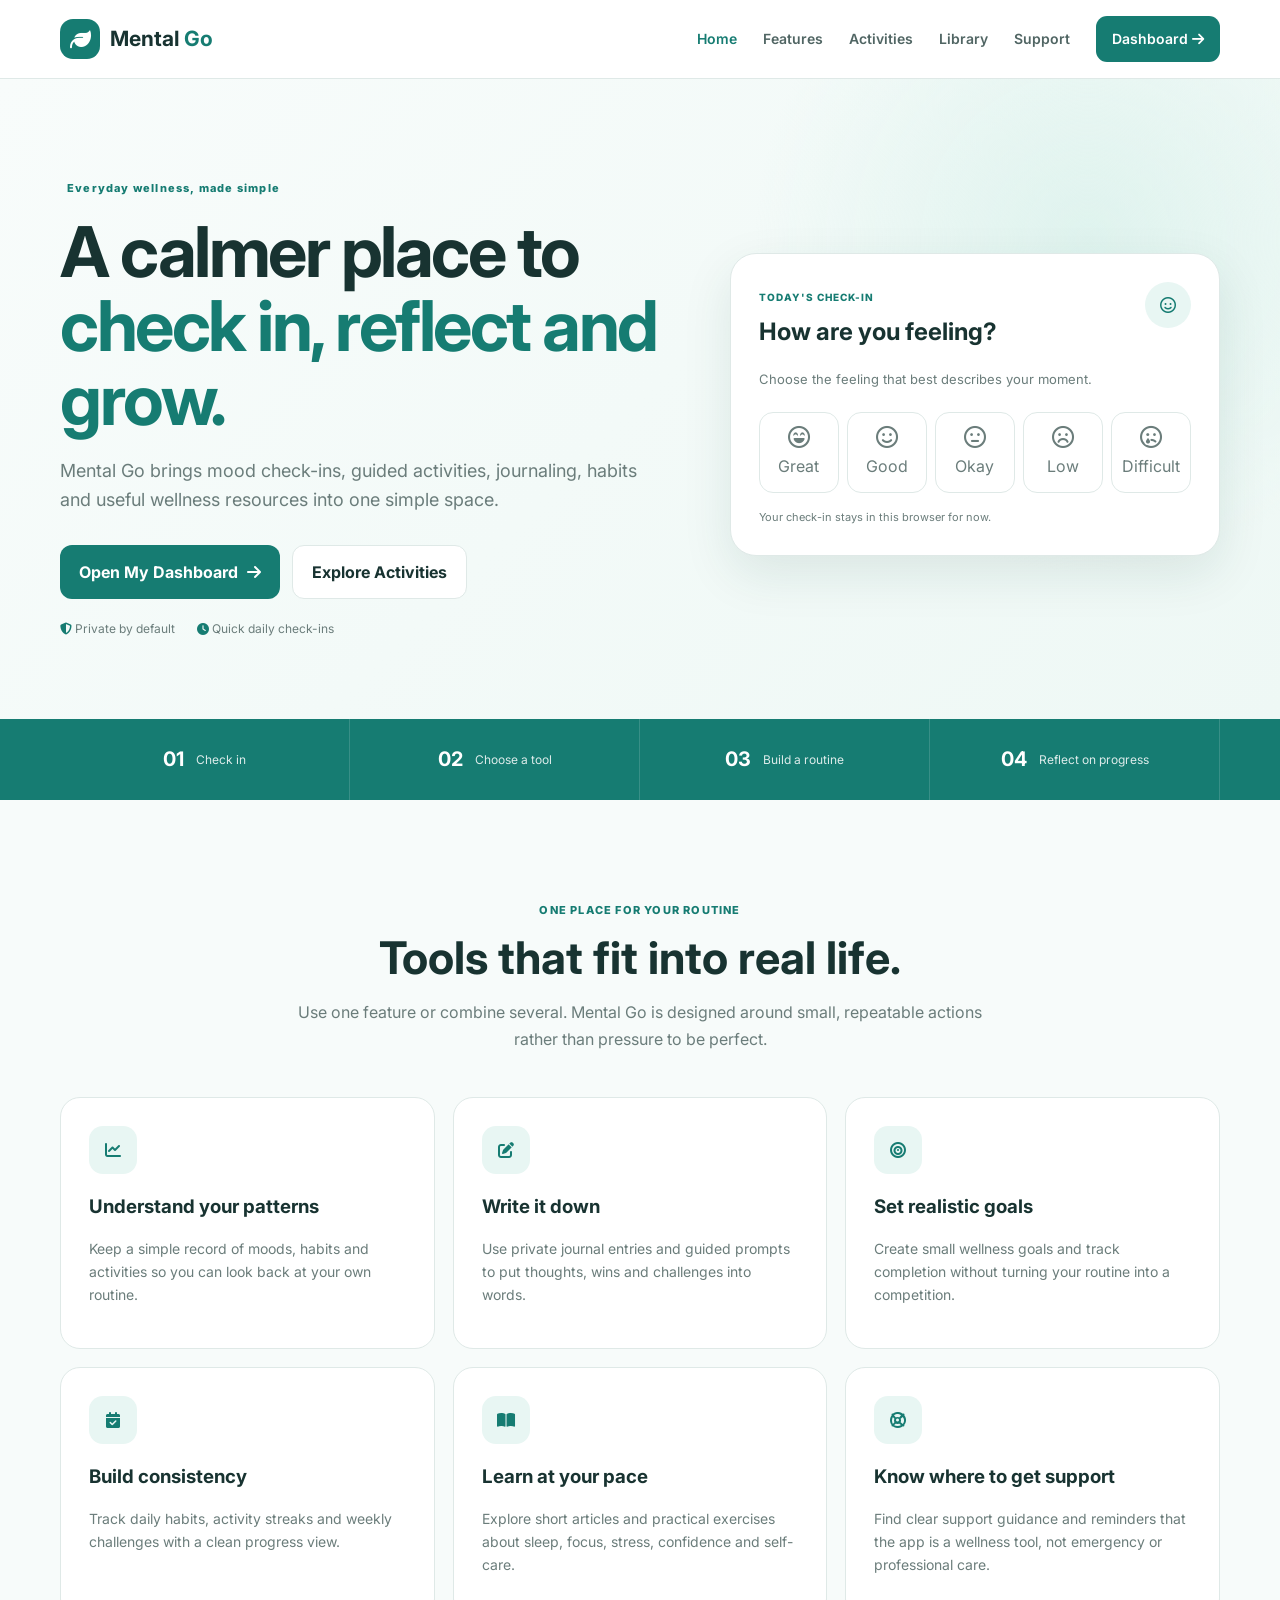
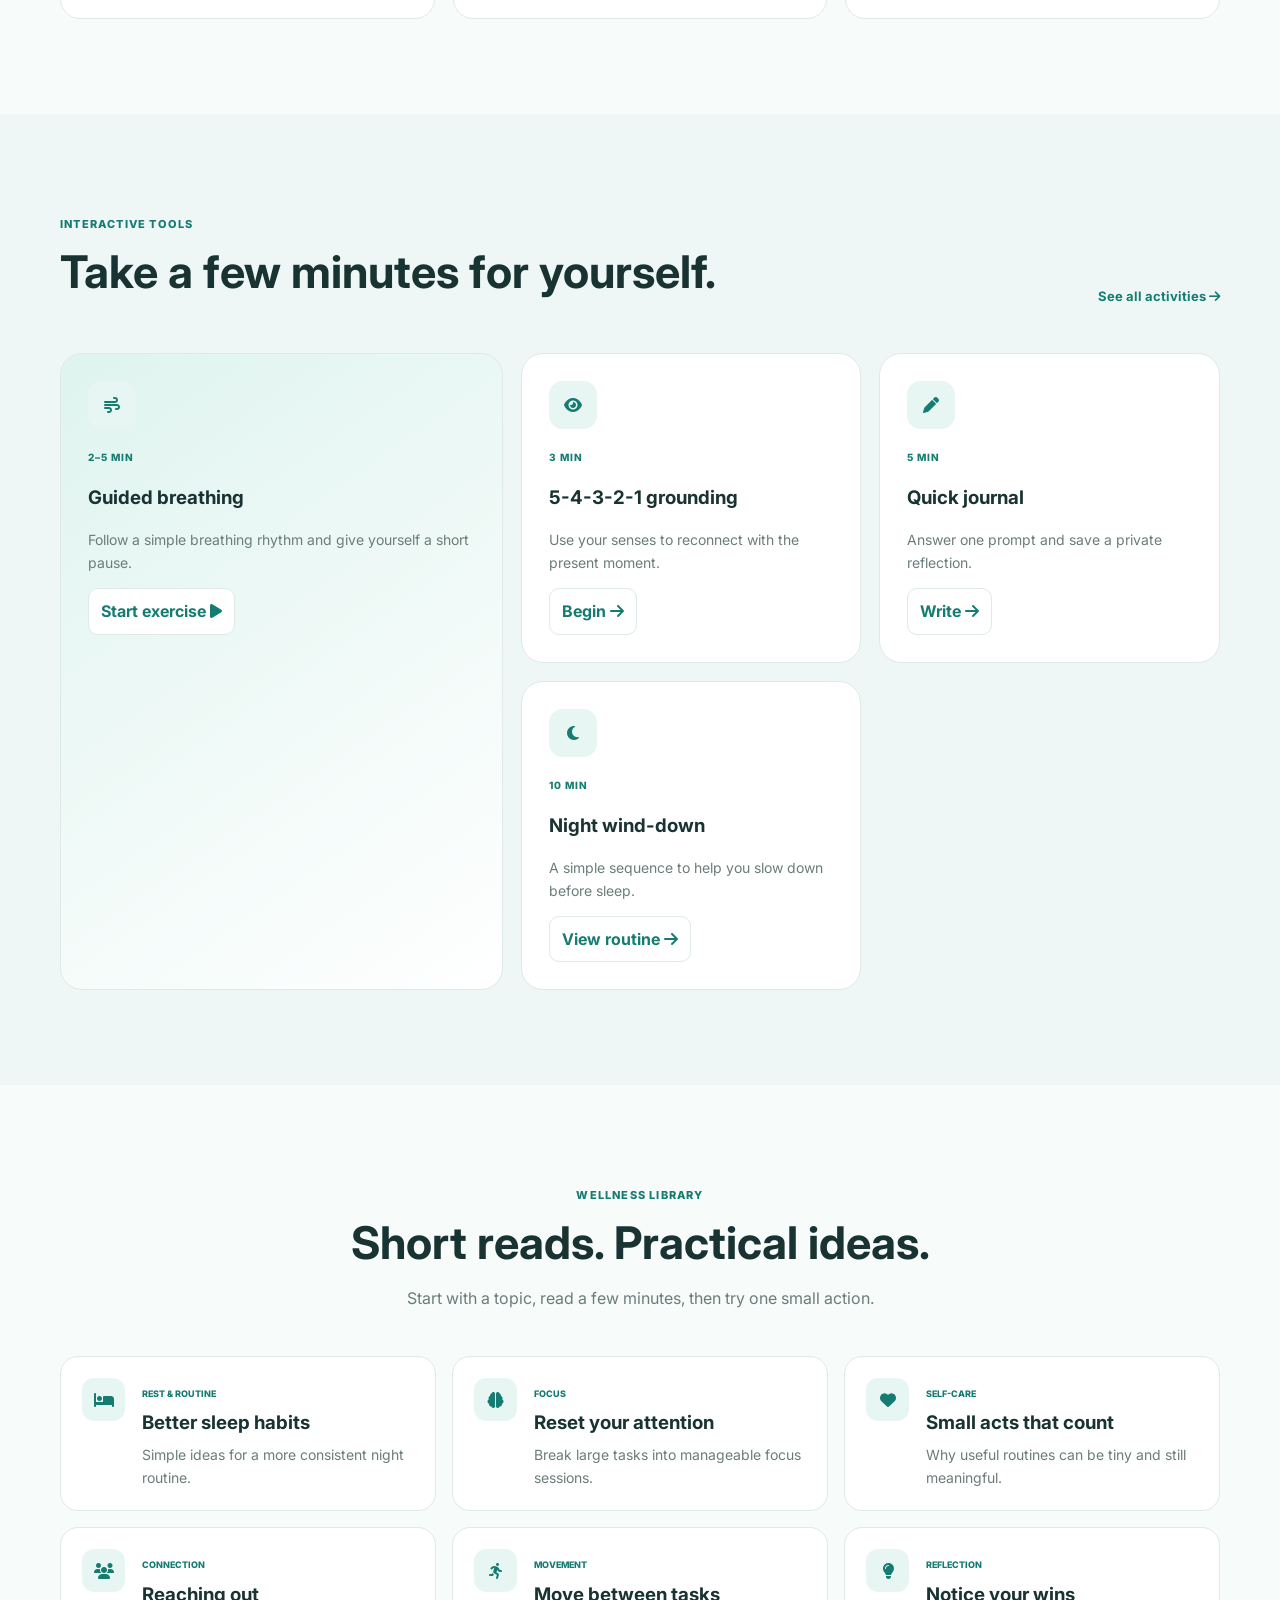
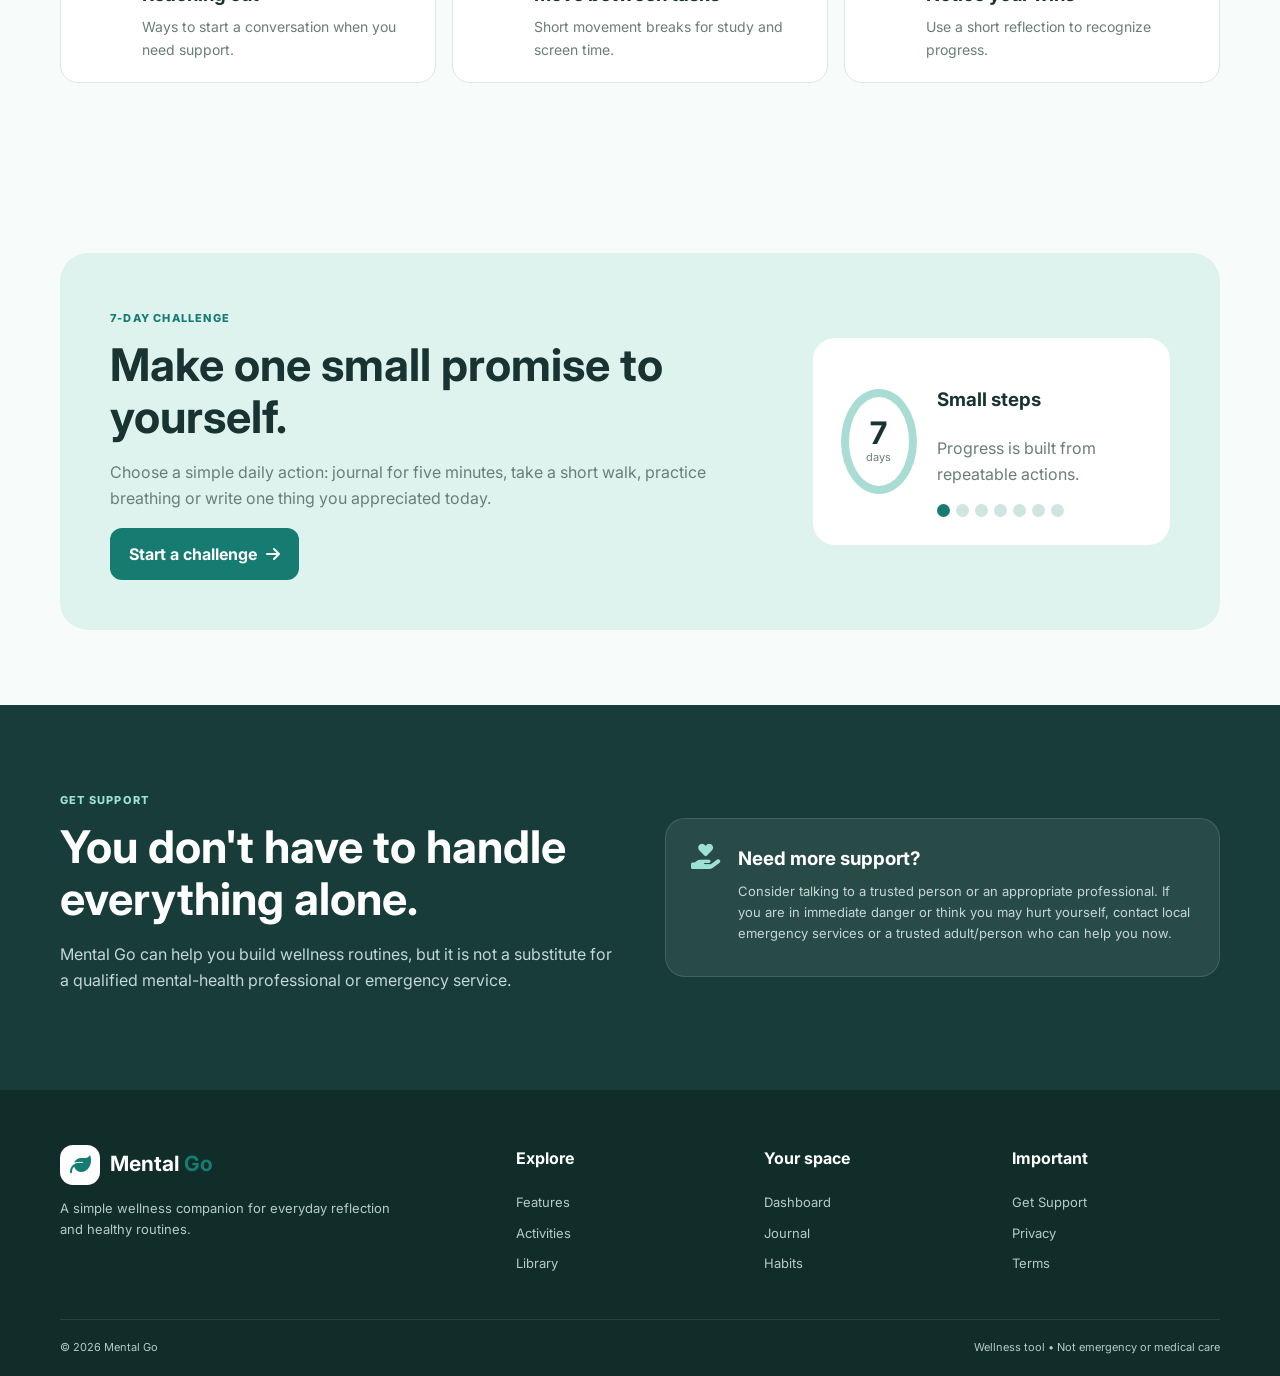
==== index.html @ 44412da0 "Add files via upload" ====
<!DOCTYPE html>
<html lang="en">
<head>
<meta charset="UTF-8"><meta name="viewport" content="width=device-width, initial-scale=1.0">
<title>Mental Go | Everyday Wellness</title>
<meta name="description" content="Mental Go is a wellness companion for mood check-ins, journaling, breathing, habits, reflection and healthy routines.">
<link rel="preconnect" href="https://fonts.googleapis.com"><link rel="preconnect" href="https://fonts.gstatic.com" crossorigin>
<link href="https://fonts.googleapis.com/css2?family=Inter:wght@400;500;600;700;800&display=swap" rel="stylesheet">
<link rel="stylesheet" href="https://cdnjs.cloudflare.com/ajax/libs/font-awesome/6.7.2/css/all.min.css">
<link rel="stylesheet" href="css/style.css">
</head>
<body>
<header class="site-header"><div class="container nav-wrap"><a class="brand" href="index.html"><span class="brand-mark"><i class="fa-solid fa-leaf"></i></span><span>Mental <strong>Go</strong></span></a><button class="menu-toggle" aria-label="Open menu"><i class="fa-solid fa-bars"></i></button><nav class="nav-menu"><a class="active" href="#home">Home</a><a href="#features">Features</a><a href="#activities">Activities</a><a href="#library">Library</a><a href="#support">Support</a><a class="nav-dashboard" href="login.html">Dashboard <i class="fa-solid fa-arrow-right"></i></a></nav></div></header>
<main>
<section class="hero" id="home"><div class="container hero-grid"><div class="hero-copy"><span class="eyebrow"><i class="fa-solid fa-sparkles"></i> Everyday wellness, made simple</span><h1>A calmer place to <span>check in, reflect and grow.</span></h1><p>Mental Go brings mood check-ins, guided activities, journaling, habits and useful wellness resources into one simple space.</p><div class="hero-actions"><a class="btn btn-primary" href="login.html">Open My Dashboard <i class="fa-solid fa-arrow-right"></i></a><a class="btn btn-light" href="#activities">Explore Activities</a></div><div class="trust-row"><span><i class="fa-solid fa-shield-halved"></i> Private by default</span><span><i class="fa-solid fa-clock"></i> Quick daily check-ins</span></div></div><div class="checkin-card"><div class="card-top"><div><span class="small-label">TODAY'S CHECK-IN</span><h3>How are you feeling?</h3></div><span class="round-icon"><i class="fa-regular fa-face-smile"></i></span></div><p>Choose the feeling that best describes your moment.</p><div class="mood-grid"><button data-mood="Great"><i class="fa-regular fa-face-laugh-beam"></i><span>Great</span></button><button data-mood="Good"><i class="fa-regular fa-face-smile"></i><span>Good</span></button><button data-mood="Okay"><i class="fa-regular fa-face-meh"></i><span>Okay</span></button><button data-mood="Low"><i class="fa-regular fa-face-frown"></i><span>Low</span></button><button data-mood="Difficult"><i class="fa-regular fa-face-sad-tear"></i><span>Difficult</span></button></div><div class="checkin-note" id="checkinNote">Your check-in stays in this browser for now.</div></div></div></section>
<section class="stats-strip"><div class="container stats"><div><strong>01</strong><span>Check in</span></div><div><strong>02</strong><span>Choose a tool</span></div><div><strong>03</strong><span>Build a routine</span></div><div><strong>04</strong><span>Reflect on progress</span></div></div></section>
<section class="section" id="features"><div class="container"><div class="section-heading"><span class="eyebrow">ONE PLACE FOR YOUR ROUTINE</span><h2>Tools that fit into real life.</h2><p>Use one feature or combine several. Mental Go is designed around small, repeatable actions rather than pressure to be perfect.</p></div><div class="feature-grid"><article class="feature-card"><span class="feature-icon"><i class="fa-solid fa-chart-line"></i></span><h3>Understand your patterns</h3><p>Keep a simple record of moods, habits and activities so you can look back at your own routine.</p></article><article class="feature-card"><span class="feature-icon"><i class="fa-solid fa-pen-to-square"></i></span><h3>Write it down</h3><p>Use private journal entries and guided prompts to put thoughts, wins and challenges into words.</p></article><article class="feature-card"><span class="feature-icon"><i class="fa-solid fa-bullseye"></i></span><h3>Set realistic goals</h3><p>Create small wellness goals and track completion without turning your routine into a competition.</p></article><article class="feature-card"><span class="feature-icon"><i class="fa-solid fa-calendar-check"></i></span><h3>Build consistency</h3><p>Track daily habits, activity streaks and weekly challenges with a clean progress view.</p></article><article class="feature-card"><span class="feature-icon"><i class="fa-solid fa-book-open"></i></span><h3>Learn at your pace</h3><p>Explore short articles and practical exercises about sleep, focus, stress, confidence and self-care.</p></article><article class="feature-card"><span class="feature-icon"><i class="fa-solid fa-life-ring"></i></span><h3>Know where to get support</h3><p>Find clear support guidance and reminders that the app is a wellness tool, not emergency or professional care.</p></article></div></div></section>
<section class="section soft" id="activities"><div class="container"><div class="section-heading split"><div><span class="eyebrow">INTERACTIVE TOOLS</span><h2>Take a few minutes for yourself.</h2></div><a class="text-link" href="login.html">See all activities <i class="fa-solid fa-arrow-right"></i></a></div><div class="activity-grid"><article class="activity-card large"><span class="activity-icon"><i class="fa-solid fa-wind"></i></span><span class="activity-tag">2–5 MIN</span><h3>Guided breathing</h3><p>Follow a simple breathing rhythm and give yourself a short pause.</p><button class="outline-btn activity-launch" data-activity="breathing">Start exercise <i class="fa-solid fa-play"></i></button></article><article class="activity-card"><span class="activity-icon"><i class="fa-solid fa-eye"></i></span><span class="activity-tag">3 MIN</span><h3>5-4-3-2-1 grounding</h3><p>Use your senses to reconnect with the present moment.</p><button class="outline-btn activity-launch" data-activity="grounding">Begin <i class="fa-solid fa-arrow-right"></i></button></article><article class="activity-card"><span class="activity-icon"><i class="fa-solid fa-pen"></i></span><span class="activity-tag">5 MIN</span><h3>Quick journal</h3><p>Answer one prompt and save a private reflection.</p><button class="outline-btn" onclick="location.href='login.html'">Write <i class="fa-solid fa-arrow-right"></i></button></article><article class="activity-card"><span class="activity-icon"><i class="fa-solid fa-moon"></i></span><span class="activity-tag">10 MIN</span><h3>Night wind-down</h3><p>A simple sequence to help you slow down before sleep.</p><button class="outline-btn activity-launch" data-activity="winddown">View routine <i class="fa-solid fa-arrow-right"></i></button></article></div></div></section>
<section class="section" id="library"><div class="container"><div class="section-heading"><span class="eyebrow">WELLNESS LIBRARY</span><h2>Short reads. Practical ideas.</h2><p>Start with a topic, read a few minutes, then try one small action.</p></div><div class="library-grid"><article class="library-card"><span><i class="fa-solid fa-bed"></i></span><div><small>REST & ROUTINE</small><h3>Better sleep habits</h3><p>Simple ideas for a more consistent night routine.</p></div></article><article class="library-card"><span><i class="fa-solid fa-brain"></i></span><div><small>FOCUS</small><h3>Reset your attention</h3><p>Break large tasks into manageable focus sessions.</p></div></article><article class="library-card"><span><i class="fa-solid fa-heart"></i></span><div><small>SELF-CARE</small><h3>Small acts that count</h3><p>Why useful routines can be tiny and still meaningful.</p></div></article><article class="library-card"><span><i class="fa-solid fa-users"></i></span><div><small>CONNECTION</small><h3>Reaching out</h3><p>Ways to start a conversation when you need support.</p></div></article><article class="library-card"><span><i class="fa-solid fa-person-running"></i></span><div><small>MOVEMENT</small><h3>Move between tasks</h3><p>Short movement breaks for study and screen time.</p></div></article><article class="library-card"><span><i class="fa-solid fa-lightbulb"></i></span><div><small>REFLECTION</small><h3>Notice your wins</h3><p>Use a short reflection to recognize progress.</p></div></article></div></div></section>
<section class="section challenge-section"><div class="container challenge"><div><span class="eyebrow">7-DAY CHALLENGE</span><h2>Make one small promise to yourself.</h2><p>Choose a simple daily action: journal for five minutes, take a short walk, practice breathing or write one thing you appreciated today.</p><a class="btn btn-primary" href="login.html">Start a challenge <i class="fa-solid fa-arrow-right"></i></a></div><div class="challenge-preview"><div class="challenge-circle"><strong>7</strong><span>days</span></div><div><h3>Small steps</h3><p>Progress is built from repeatable actions.</p><div class="week-dots"><i></i><i></i><i></i><i></i><i></i><i></i><i></i></div></div></div></div></section>
<section class="support-section" id="support"><div class="container support"><div><span class="eyebrow">GET SUPPORT</span><h2>You don't have to handle everything alone.</h2><p>Mental Go can help you build wellness routines, but it is not a substitute for a qualified mental-health professional or emergency service.</p></div><div class="support-box"><i class="fa-solid fa-hand-holding-heart"></i><div><h3>Need more support?</h3><p>Consider talking to a trusted person or an appropriate professional. If you are in immediate danger or think you may hurt yourself, contact local emergency services or a trusted adult/person who can help you now.</p></div></div></div></section>
</main>
<footer class="footer"><div class="container footer-grid"><div><a class="brand" href="#home"><span class="brand-mark"><i class="fa-solid fa-leaf"></i></span><span>Mental <strong>Go</strong></span></a><p>A simple wellness companion for everyday reflection and healthy routines.</p></div><div><h4>Explore</h4><a href="#features">Features</a><a href="#activities">Activities</a><a href="#library">Library</a></div><div><h4>Your space</h4><a href="login.html">Dashboard</a><a href="dashboard.html#journal">Journal</a><a href="dashboard.html#habits">Habits</a></div><div><h4>Important</h4><a href="#support">Get Support</a><a href="#">Privacy</a><a href="#">Terms</a></div></div><div class="container footer-bottom"><span>© 2026 Mental Go</span><span>Wellness tool • Not emergency or medical care</span></div></footer>
<div class="modal" id="activityModal" aria-hidden="true"><div class="modal-card"><button class="modal-close" aria-label="Close"><i class="fa-solid fa-xmark"></i></button><div id="modalContent"></div></div></div>
<script src="js/app.js"></script></body></html>
---- css/style.css ----
:root{--primary:#167c72;--primary-dark:#0e5e57;--primary-soft:#e8f6f3;--ink:#183331;--muted:#6b7d7b;--line:#dfe9e7;--bg:#f7fbfa;--white:#fff;--shadow:0 18px 50px rgba(20,64,59,.10);--radius:22px}*{box-sizing:border-box}html{scroll-behavior:smooth}body{margin:0;font-family:Inter,Arial,sans-serif;color:var(--ink);background:var(--bg);line-height:1.65}button,input,textarea,select{font:inherit}button{cursor:pointer}a{text-decoration:none;color:inherit}.container{width:min(1160px,92%);margin:auto}.site-header{position:sticky;top:0;z-index:50;background:rgba(255,255,255,.94);backdrop-filter:blur(14px);border-bottom:1px solid var(--line)}.nav-wrap{height:78px;display:flex;align-items:center;justify-content:space-between}.brand{display:flex;align-items:center;gap:10px;font-size:21px;font-weight:700}.brand strong{color:var(--primary)}.brand-mark{width:40px;height:40px;border-radius:13px;background:var(--primary);color:#fff;display:grid;place-items:center}.nav-menu{display:flex;align-items:center;gap:26px}.nav-menu a{font-size:14px;font-weight:600;color:#506563}.nav-menu a:hover,.nav-menu a.active{color:var(--primary)}.nav-dashboard{background:var(--primary)!important;color:#fff!important;padding:11px 16px;border-radius:11px}.menu-toggle{display:none;border:0;background:none;font-size:21px;color:var(--ink)}.hero{padding:90px 0 80px;background:radial-gradient(circle at 85% 25%,#dff3ee 0,transparent 28%),linear-gradient(135deg,#f8fcfb,#eef8f5)}.hero-grid{display:grid;grid-template-columns:1.1fr .9fr;gap:70px;align-items:center}.eyebrow{display:inline-flex;align-items:center;gap:7px;color:var(--primary);font-size:11px;font-weight:800;letter-spacing:1.2px}.hero h1{font-size:clamp(42px,6vw,70px);line-height:1.06;letter-spacing:-2.5px;margin:18px 0}.hero h1 span{color:var(--primary)}.hero-copy>p{font-size:18px;color:var(--muted);max-width:650px}.hero-actions{display:flex;gap:12px;margin:30px 0 20px;flex-wrap:wrap}.btn{border:0;border-radius:12px;padding:13px 19px;font-weight:700;display:inline-flex;align-items:center;gap:9px}.btn-primary{background:var(--primary);color:#fff}.btn-primary:hover{background:var(--primary-dark)}.btn-light{background:#fff;border:1px solid var(--line)}.trust-row{display:flex;gap:22px;flex-wrap:wrap;color:var(--muted);font-size:12px}.trust-row i{color:var(--primary)}.checkin-card{background:#fff;border:1px solid var(--line);border-radius:26px;padding:28px;box-shadow:var(--shadow)}.card-top{display:flex;justify-content:space-between;gap:15px}.small-label{font-size:10px;letter-spacing:1px;color:var(--primary);font-weight:800}.checkin-card h3{font-size:24px;margin:4px 0}.round-icon{width:46px;height:46px;border-radius:50%;background:var(--primary-soft);color:var(--primary);display:grid;place-items:center}.checkin-card>p{color:var(--muted);font-size:13px}.mood-grid{display:grid;grid-template-columns:repeat(5,1fr);gap:8px;margin-top:22px}.mood-grid button,.dashboard-moods button{border:1px solid var(--line);background:#fff;border-radius:14px;padding:13px 6px;color:var(--muted);display:flex;flex-direction:column;align-items:center;gap:5px;transition:.2s}.mood-grid button i,.dashboard-moods button i{font-size:22px}.mood-grid button:hover,.dashboard-moods button:hover,.dashboard-moods button.selected{border-color:var(--primary);background:var(--primary-soft);color:var(--primary);transform:translateY(-2px)}.checkin-note{font-size:11px;color:var(--muted);margin-top:15px}.stats-strip{background:var(--primary);color:#fff}.stats{display:grid;grid-template-columns:repeat(4,1fr)}.stats>div{padding:24px;border-right:1px solid rgba(255,255,255,.15);display:flex;align-items:center;justify-content:center;gap:12px}.stats strong{font-size:20px}.stats span{font-size:12px;opacity:.85}.section{padding:95px 0}.soft{background:#eef7f5}.section-heading{text-align:center;max-width:720px;margin:0 auto 45px}.section-heading h2,.challenge h2,.support h2{font-size:clamp(30px,4vw,45px);line-height:1.15;margin:10px 0}.section-heading p,.challenge p,.support p{color:var(--muted)}.feature-grid{display:grid;grid-template-columns:repeat(3,1fr);gap:18px}.feature-card{background:#fff;border:1px solid var(--line);padding:28px;border-radius:20px}.feature-card:hover{box-shadow:var(--shadow);transform:translateY(-3px)}.feature-icon,.activity-icon{width:48px;height:48px;border-radius:14px;background:var(--primary-soft);color:var(--primary);display:grid;place-items:center}.feature-card h3,.activity-card h3,.library-card h3{margin:18px 0 8px}.feature-card p,.activity-card p,.library-card p{color:var(--muted);font-size:14px}.split{display:flex;justify-content:space-between;align-items:end;text-align:left;max-width:none}.text-link{color:var(--primary);font-weight:700;font-size:13px}.activity-grid{display:grid;grid-template-columns:1.3fr 1fr 1fr;gap:18px}.activity-card{background:#fff;border:1px solid var(--line);border-radius:22px;padding:27px}.activity-card.large{grid-row:span 2;background:linear-gradient(145deg,#dff4ef,#fff)}.activity-tag{display:block;margin-top:20px;color:var(--primary);font-size:10px;font-weight:800;letter-spacing:1px}.outline-btn,.small-btn{border:1px solid var(--line);background:#fff;color:var(--primary);font-weight:700;border-radius:10px;padding:9px 12px}.outline-btn:hover,.small-btn:hover{border-color:var(--primary);background:var(--primary-soft)}.library-grid{display:grid;grid-template-columns:repeat(3,1fr);gap:16px}.library-card{display:flex;gap:17px;background:#fff;border:1px solid var(--line);padding:21px;border-radius:18px}.library-card>span{flex:none;width:43px;height:43px;border-radius:12px;background:var(--primary-soft);color:var(--primary);display:grid;place-items:center}.library-card small{font-size:9px;color:var(--primary);font-weight:800}.library-card h3{margin:4px 0}.library-card p{margin:0}.challenge-section{padding:75px 0}.challenge{background:#dff3ee;border-radius:28px;padding:50px;display:grid;grid-template-columns:1.3fr .7fr;gap:40px;align-items:center}.challenge-preview{background:#fff;border-radius:22px;padding:28px;display:flex;align-items:center;gap:20px}.challenge-circle{width:105px;height:105px;border-radius:50%;border:8px solid #a9ddd3;display:grid;place-content:center;text-align:center}.challenge-circle strong{font-size:31px;line-height:1}.challenge-circle span{font-size:11px;color:var(--muted)}.week-dots{display:flex;gap:6px;margin-top:12px}.week-dots i{width:13px;height:13px;border-radius:50%;background:#cfe5e1}.week-dots i:first-child{background:var(--primary)}.support-section{padding:80px 0;background:#173c39;color:#fff}.support{display:grid;grid-template-columns:1fr 1fr;gap:50px;align-items:center}.support .eyebrow{color:#9de0d4}.support p{color:#c4d7d4}.support-box{display:flex;gap:18px;background:rgba(255,255,255,.08);border:1px solid rgba(255,255,255,.12);padding:25px;border-radius:20px}.support-box>i{font-size:26px;color:#9de0d4}.support-box h3{margin:0}.support-box p{font-size:13px;margin:6px 0}.footer{background:#102d2a;color:#b7cbc8;padding:55px 0 20px}.footer-grid{display:grid;grid-template-columns:2fr 1fr 1fr 1fr;gap:40px}.footer .brand{color:#fff}.footer .brand-mark{background:#fff;color:var(--primary)}.footer h4{color:#fff;margin-top:0}.footer-grid>div>a:not(.brand){display:block;margin:9px 0;font-size:13px}.footer p{font-size:13px;max-width:330px}.footer-bottom{border-top:1px solid rgba(255,255,255,.1);margin-top:35px;padding-top:18px;display:flex;justify-content:space-between;font-size:11px}.modal{position:fixed;inset:0;background:rgba(8,30,28,.62);display:none;place-items:center;padding:20px;z-index:100}.modal.show{display:grid}.modal-card{width:min(520px,100%);background:#fff;border-radius:24px;padding:32px;position:relative;box-shadow:0 25px 80px rgba(0,0,0,.25)}.modal-close{position:absolute;right:18px;top:18px;border:0;background:#eef5f3;width:36px;height:36px;border-radius:50%;color:var(--ink)}.modal-card h2{margin-top:5px}.timer-circle{width:170px;height:170px;border:10px solid #cde9e3;border-top-color:var(--primary);border-radius:50%;display:grid;place-items:center;margin:25px auto}.timer-circle strong{font-size:38px}.modal-center{text-align:center}.step-list{display:grid;gap:12px;margin-top:20px}.step{padding:14px;background:var(--bg);border-radius:12px}.dashboard-top{height:72px;background:#fff;border-bottom:1px solid var(--line)}.dash-nav{height:100%;display:flex;justify-content:space-between;align-items:center}.dash-actions{display:flex;gap:16px;align-items:center}.dash-actions a,.dash-actions button{border:0;background:none;color:var(--muted);font-weight:600;font-size:12px}.dashboard-layout{display:grid;grid-template-columns:245px 1fr;min-height:calc(100vh - 72px)}.sidebar{background:#fff;border-right:1px solid var(--line);padding:25px 14px}.profile-mini{display:flex;gap:11px;align-items:center;padding:12px 10px 25px;border-bottom:1px solid var(--line);margin-bottom:18px}.avatar{width:40px;height:40px;border-radius:12px;background:var(--primary-soft);color:var(--primary);display:grid;place-items:center}.profile-mini strong,.profile-mini small{display:block}.profile-mini strong{font-size:13px}.profile-mini small{font-size:10px;color:var(--muted)}.sidebar nav{display:grid;gap:5px}.side-link{padding:11px 12px;border-radius:10px;color:var(--muted);font-size:12px;font-weight:600;display:flex;gap:10px;align-items:center}.side-link:hover,.side-link.active{background:var(--primary-soft);color:var(--primary)}.dashboard-main{padding:38px;max-width:1350px;width:100%;margin:auto}.dash-hero{display:flex;justify-content:space-between;align-items:center;margin-bottom:28px}.dash-hero h1{font-size:34px;margin:6px 0}.dash-hero p{margin:0;color:var(--muted)}.date-card{background:#fff;border:1px solid var(--line);padding:13px 16px;border-radius:13px;font-size:12px;color:var(--muted)}.date-card i{color:var(--primary);margin-right:7px}.metric-grid{display:grid;grid-template-columns:repeat(4,1fr);gap:15px}.metric-card{background:#fff;border:1px solid var(--line);padding:19px;border-radius:18px;display:flex;gap:14px;align-items:center}.metric-card>span{width:43px;height:43px;border-radius:12px;background:var(--primary-soft);color:var(--primary);display:grid;place-items:center}.metric-card small,.metric-card strong{display:block}.metric-card small{font-size:10px;color:var(--muted)}.metric-card strong{font-size:17px}.dash-section{background:#fff;border:1px solid var(--line);border-radius:20px;padding:26px;margin-top:18px}.section-title{display:flex;justify-content:space-between;align-items:center;margin-bottom:20px}.section-title h2{font-size:22px;margin:5px 0}.saved-pill{font-size:10px;color:var(--primary);background:var(--primary-soft);padding:7px 10px;border-radius:20px}.dashboard-moods{display:grid;grid-template-columns:repeat(5,1fr);gap:12px}.dashboard-moods button{padding:20px}.dashboard-moods b{font-size:12px}.dashboard-moods small{font-size:9px}.dash-activity-grid{display:grid;grid-template-columns:repeat(3,1fr);gap:12px}.dash-activity-grid article{display:flex;gap:13px;padding:17px;border:1px solid var(--line);border-radius:15px}.dash-activity-grid article>span{flex:none;width:43px;height:43px;border-radius:11px;background:var(--primary-soft);color:var(--primary);display:grid;place-items:center}.dash-activity-grid h3{font-size:13px;margin:0}.dash-activity-grid p{font-size:11px;color:var(--muted);margin:4px 0 9px}.two-col{display:grid;grid-template-columns:1fr 1fr;gap:0 0}.two-col>.dash-section:nth-child(odd){margin-right:9px}.two-col>.dash-section:nth-child(even){margin-left:9px}.journal-input{width:100%;min-height:170px;border:1px solid var(--line);border-radius:14px;padding:15px;resize:vertical;outline:none}.journal-input:focus,input:focus,select:focus{border-color:var(--primary);box-shadow:0 0 0 3px var(--primary-soft)}.journal-actions{display:flex;justify-content:space-between;align-items:center;margin-top:10px}.journal-actions>span{font-size:11px;color:var(--muted)}.journal-list{margin-top:18px;display:grid;gap:8px}.journal-entry{padding:12px;background:var(--bg);border-radius:11px;font-size:11px}.journal-entry small{display:block;color:var(--muted);margin-bottom:4px}.habit-list{display:grid;gap:9px}.habit-item{display:flex;align-items:center;gap:10px;padding:10px;border:1px solid var(--line);border-radius:10px;font-size:12px}.habit-item input{accent-color:var(--primary);width:16px;height:16px}.habit-progress{margin-top:18px}.habit-progress>div:first-child{display:flex;justify-content:space-between;font-size:11px;margin-bottom:6px}.progress{height:8px;background:#e7efed;border-radius:10px;overflow:hidden}.progress span{display:block;height:100%;width:0;background:var(--primary);transition:.3s}.sleep-form{display:grid;grid-template-columns:1fr 1fr;gap:10px}.sleep-form label,.goal-box label{font-size:10px;color:var(--muted);font-weight:700}.sleep-form input,.sleep-form select,.goal-row input{width:100%;margin-top:6px;padding:11px;border:1px solid var(--line);border-radius:10px;outline:none;background:#fff}.sleep-form .btn{grid-column:1/-1;justify-content:center}.form-note{font-size:10px;color:var(--muted)}.goal-row{display:flex;gap:8px;margin:7px 0 10px}.goal-row input{margin:0}.goal-row .small-btn{background:var(--primary);color:#fff}.goal-box>p{font-size:12px}.goal-footer{display:flex;justify-content:space-between;align-items:center;margin-top:9px;font-size:10px;color:var(--muted)}.check-goal{border:0;background:var(--primary-soft);color:var(--primary);padding:7px 9px;border-radius:8px;font-size:10px}.insight-grid{display:grid;grid-template-columns:1.5fr 1fr 1fr;gap:13px}.chart-card,.insight-card{border:1px solid var(--line);border-radius:15px;padding:18px}.bar-chart{height:145px;display:flex;align-items:end;gap:8px;padding:15px 4px}.bar-chart i{flex:1;display:block;min-height:8px;background:#a8dcd3;border-radius:5px 5px 2px 2px}.bar-chart i.active{background:var(--primary)}.chart-legend{display:flex;justify-content:space-between;font-size:10px;color:var(--muted)}.insight-icon{width:40px;height:40px;border-radius:10px;background:var(--primary-soft);color:var(--primary);display:grid;place-items:center}.insight-card h3{font-size:14px}.insight-card p{font-size:11px;color:var(--muted)}.big-number{font-size:38px;color:var(--primary)}.support-dash{background:#173c39;color:#fff;border-color:#173c39}.support-dash .eyebrow{color:#9de0d4}.support-dash p{color:#c4d7d4;font-size:13px;max-width:850px}
@media(max-width:900px){.nav-menu{position:absolute;left:4%;right:4%;top:70px;background:#fff;border:1px solid var(--line);border-radius:15px;padding:12px;display:none;flex-direction:column;align-items:stretch;box-shadow:var(--shadow)}.nav-menu.show{display:flex}.menu-toggle{display:block}.hero-grid,.support,.challenge{grid-template-columns:1fr}.hero{padding:65px 0}.feature-grid,.library-grid{grid-template-columns:repeat(2,1fr)}.activity-grid{grid-template-columns:1fr 1fr}.activity-card.large{grid-row:auto}.footer-grid{grid-template-columns:2fr 1fr 1fr}.dashboard-layout{grid-template-columns:1fr}.sidebar{border-right:0;border-bottom:1px solid var(--line);padding:12px}.sidebar nav{display:flex;overflow:auto}.side-link{white-space:nowrap}.profile-mini{display:none}.metric-grid{grid-template-columns:repeat(2,1fr)}.dashboard-main{padding:24px}.dash-activity-grid{grid-template-columns:1fr 1fr}.insight-grid{grid-template-columns:1fr 1fr}.chart-card{grid-column:1/-1}}
@media(max-width:600px){.nav-wrap{height:68px}.hero h1{font-size:43px}.mood-grid{grid-template-columns:repeat(3,1fr)}.stats{grid-template-columns:repeat(2,1fr)}.stats>div{border-bottom:1px solid rgba(255,255,255,.15)}.section{padding:65px 0}.feature-grid,.library-grid,.activity-grid,.dash-activity-grid,.two-col,.insight-grid{grid-template-columns:1fr}.two-col>.dash-section:nth-child(odd),.two-col>.dash-section:nth-child(even){margin-left:0;margin-right:0}.challenge{padding:30px}.footer-grid{grid-template-columns:1fr 1fr}.footer-bottom{flex-direction:column;gap:7px}.dash-hero{display:block}.date-card{display:inline-block;margin-top:14px}.metric-grid{grid-template-columns:1fr 1fr}.dashboard-moods{grid-template-columns:repeat(2,1fr)}.dashboard-moods button:last-child{grid-column:1/-1}.dashboard-main{padding:17px}.section-title{align-items:flex-start;gap:10px}.sleep-form{grid-template-columns:1fr}.sleep-form .btn{grid-column:auto}.footer-grid>div:first-child{grid-column:1/-1}}

/* Authentication pages */
.auth-page{min-height:100vh;background:linear-gradient(135deg,#f5fbf8,#eef8f4);display:flex;align-items:center;justify-content:center;padding:40px 20px}.auth-shell{width:min(520px,100%)}.auth-brand{display:flex;justify-content:center;margin-bottom:24px}.auth-card{background:#fff;border:1px solid #dcece5;border-radius:24px;padding:36px;box-shadow:0 20px 60px rgba(21,70,55,.10)}.auth-heading{text-align:center;margin-bottom:28px}.auth-heading h1{font-size:32px;line-height:1.15;margin:8px 0 12px}.auth-heading p{color:#63736e;margin:0;line-height:1.7}.auth-card form{display:grid;gap:17px}.auth-card label{display:grid;gap:8px;font-weight:600;font-size:14px;color:#263b35}.auth-card input{width:100%;padding:14px 15px;border:1px solid #d5e4df;border-radius:12px;font:inherit;outline:none;box-sizing:border-box;background:#fbfdfc}.auth-card input:focus{border-color:#3d9b78;box-shadow:0 0 0 3px rgba(61,155,120,.12)}.auth-submit{width:100%;justify-content:center;border:0}.auth-message{display:none;margin:0;padding:11px 13px;border-radius:10px;background:#fff4f2;color:#a13d32;font-size:14px}.auth-message.show{display:block}.auth-switch{text-align:center;color:#687872;margin:22px 0 14px}.auth-switch a,.back-link{color:#237b5b;font-weight:700;text-decoration:none}.back-link{display:block;text-align:center;font-size:14px}.auth-user-badge{font-size:14px;color:#52635d}
@media(max-width:560px){.auth-card{padding:26px 20px;border-radius:18px}.auth-heading h1{font-size:27px}.auth-page{padding:24px 14px}}
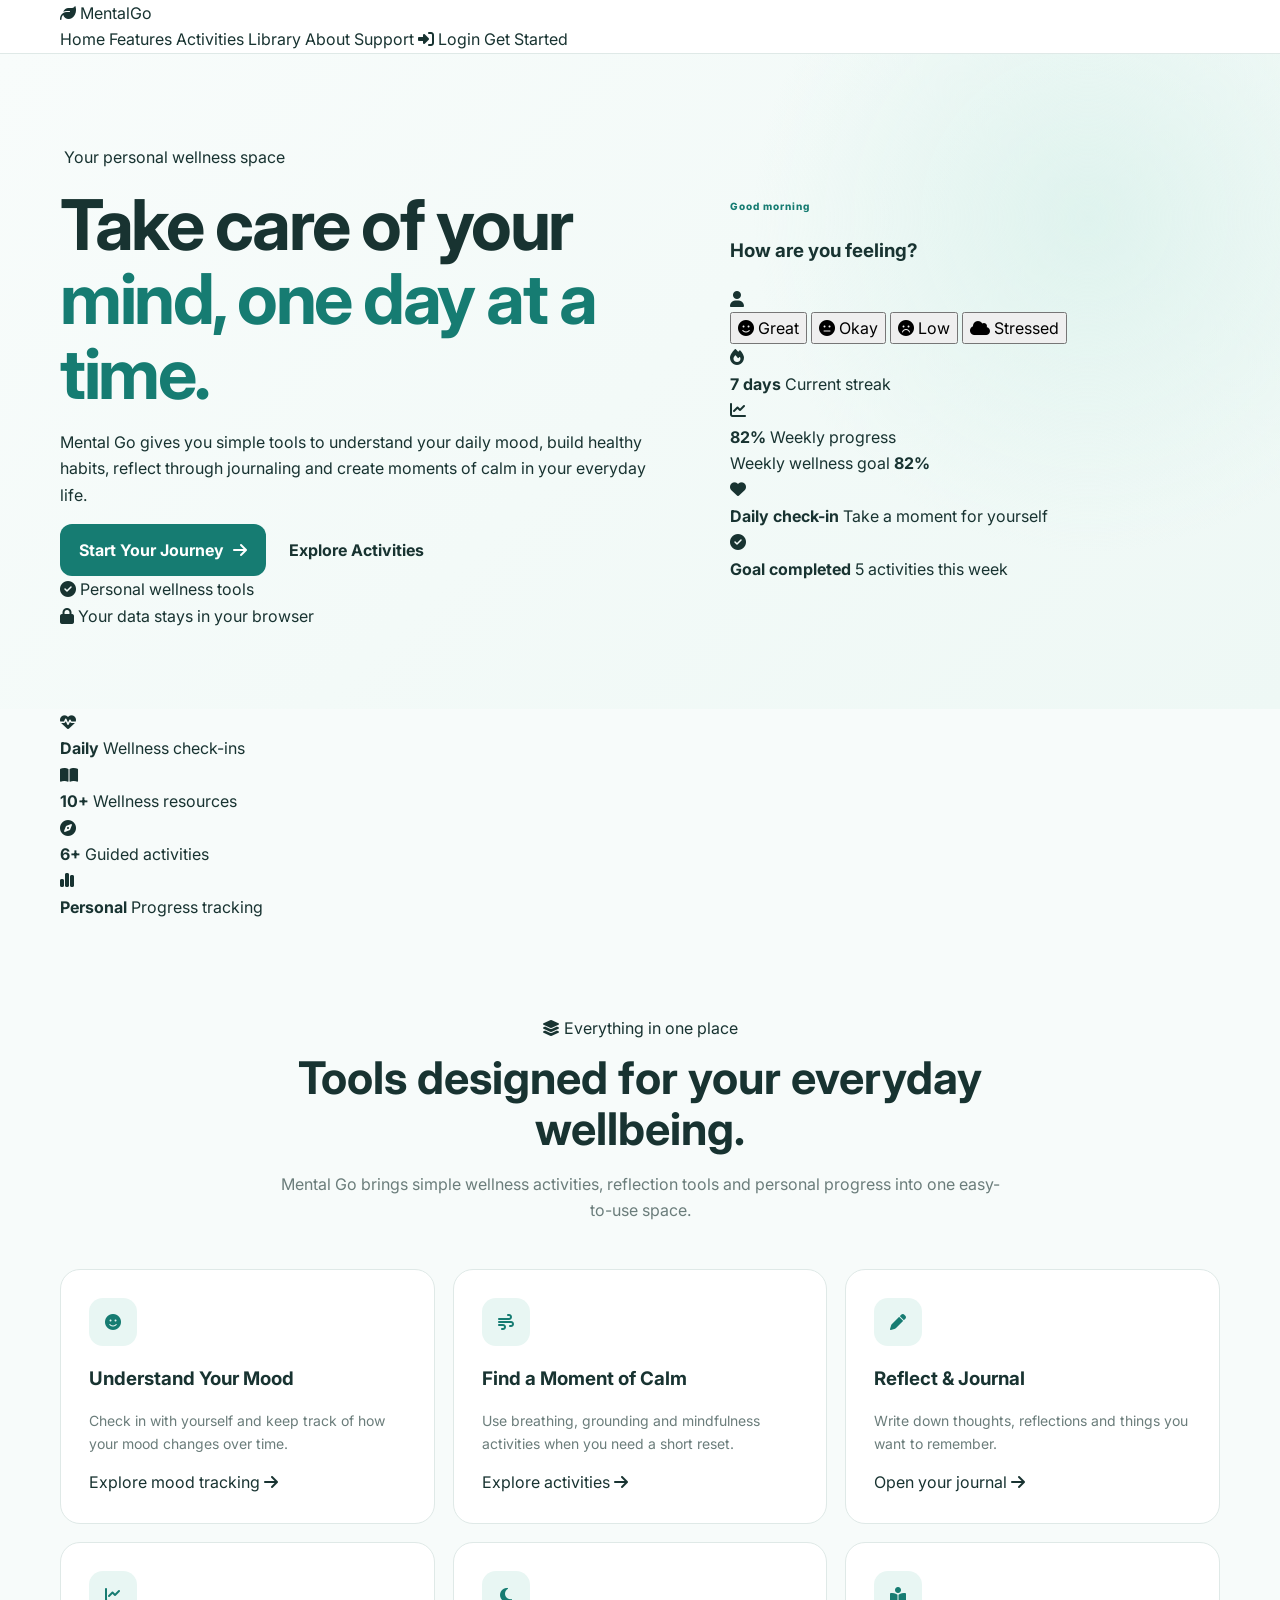
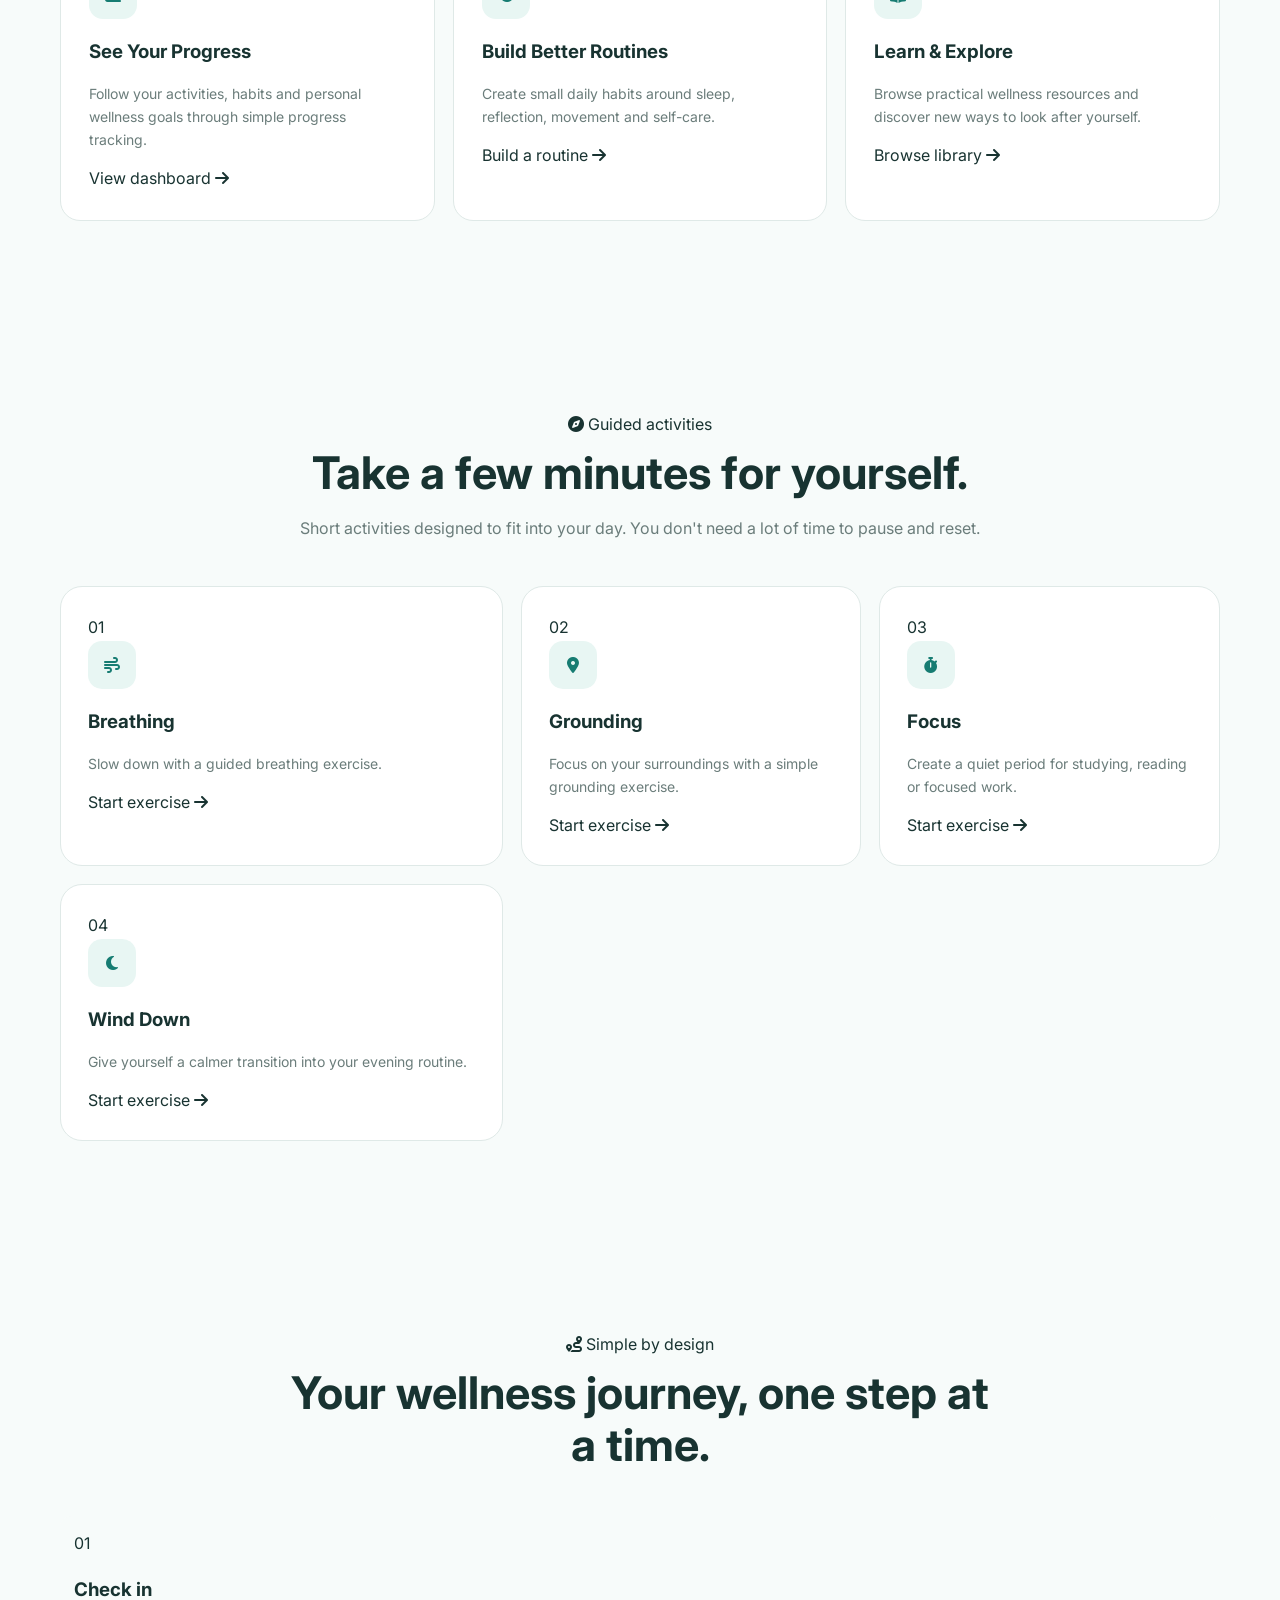
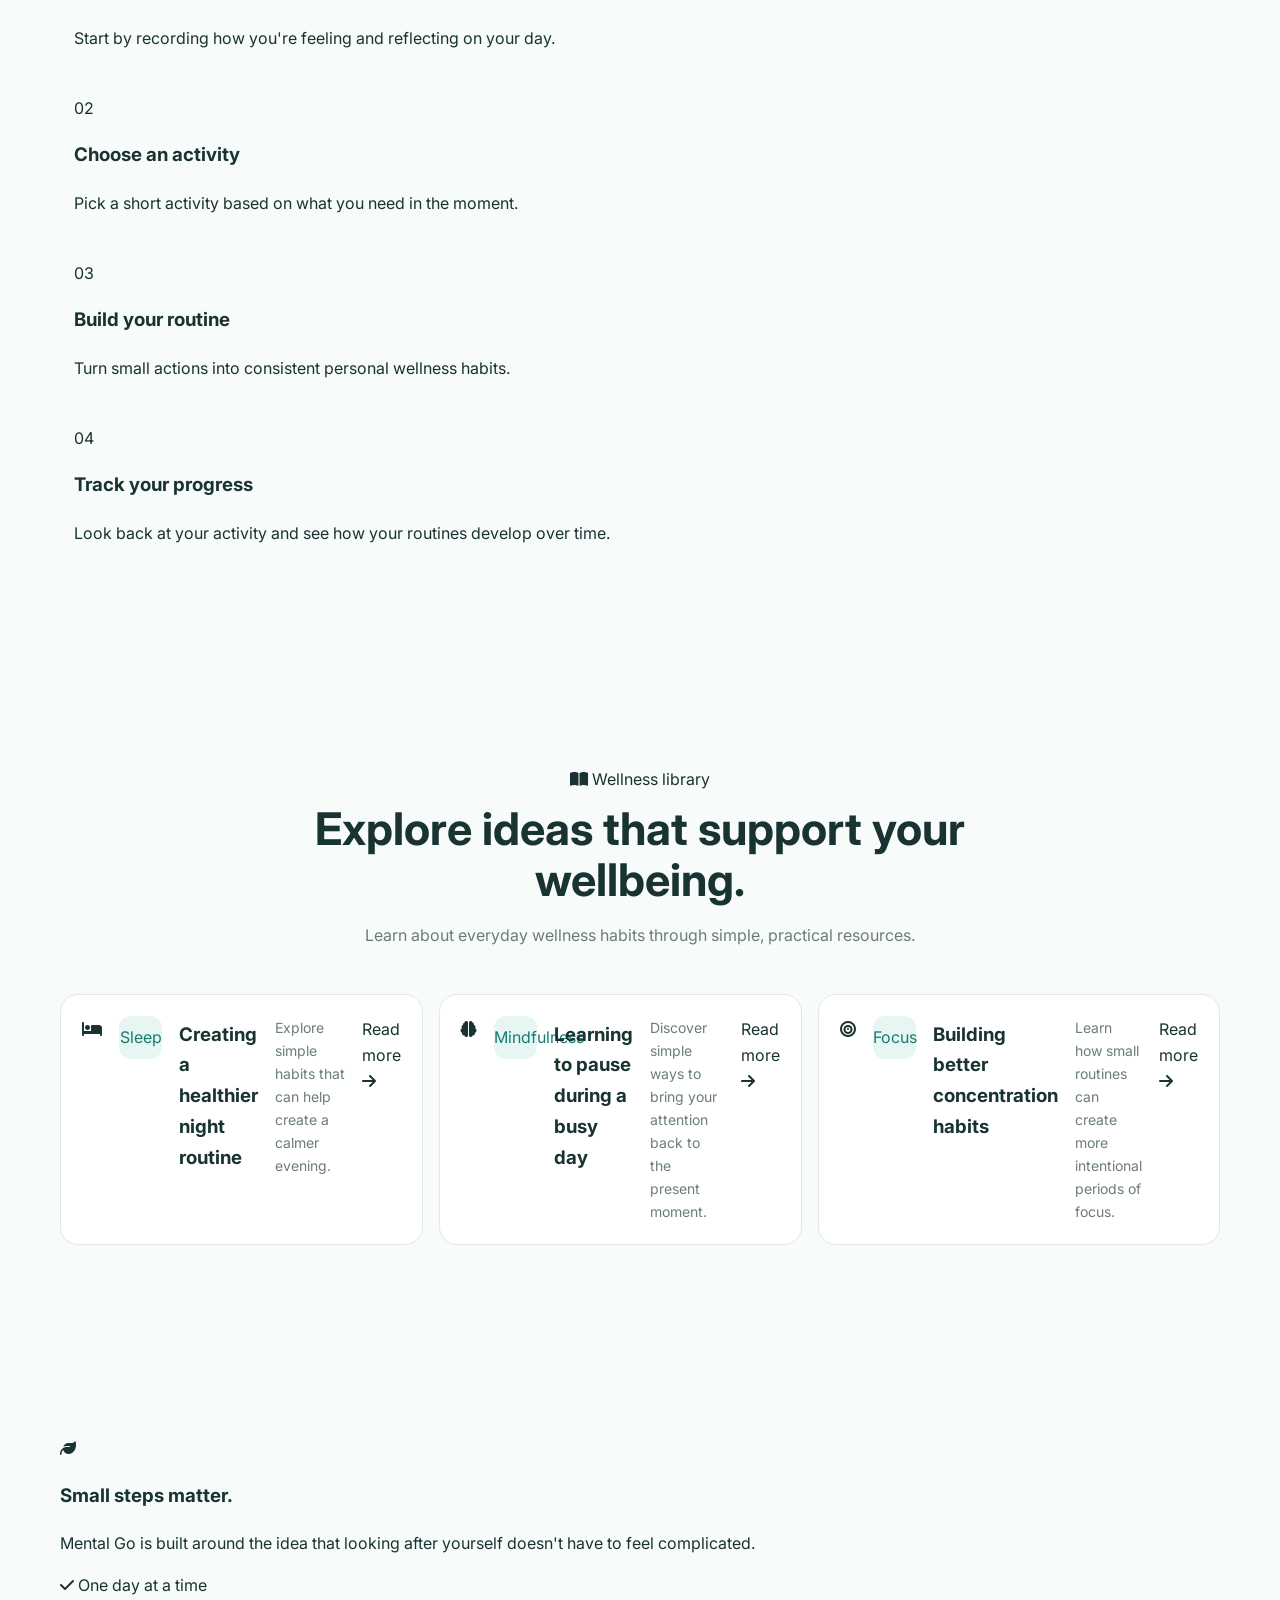
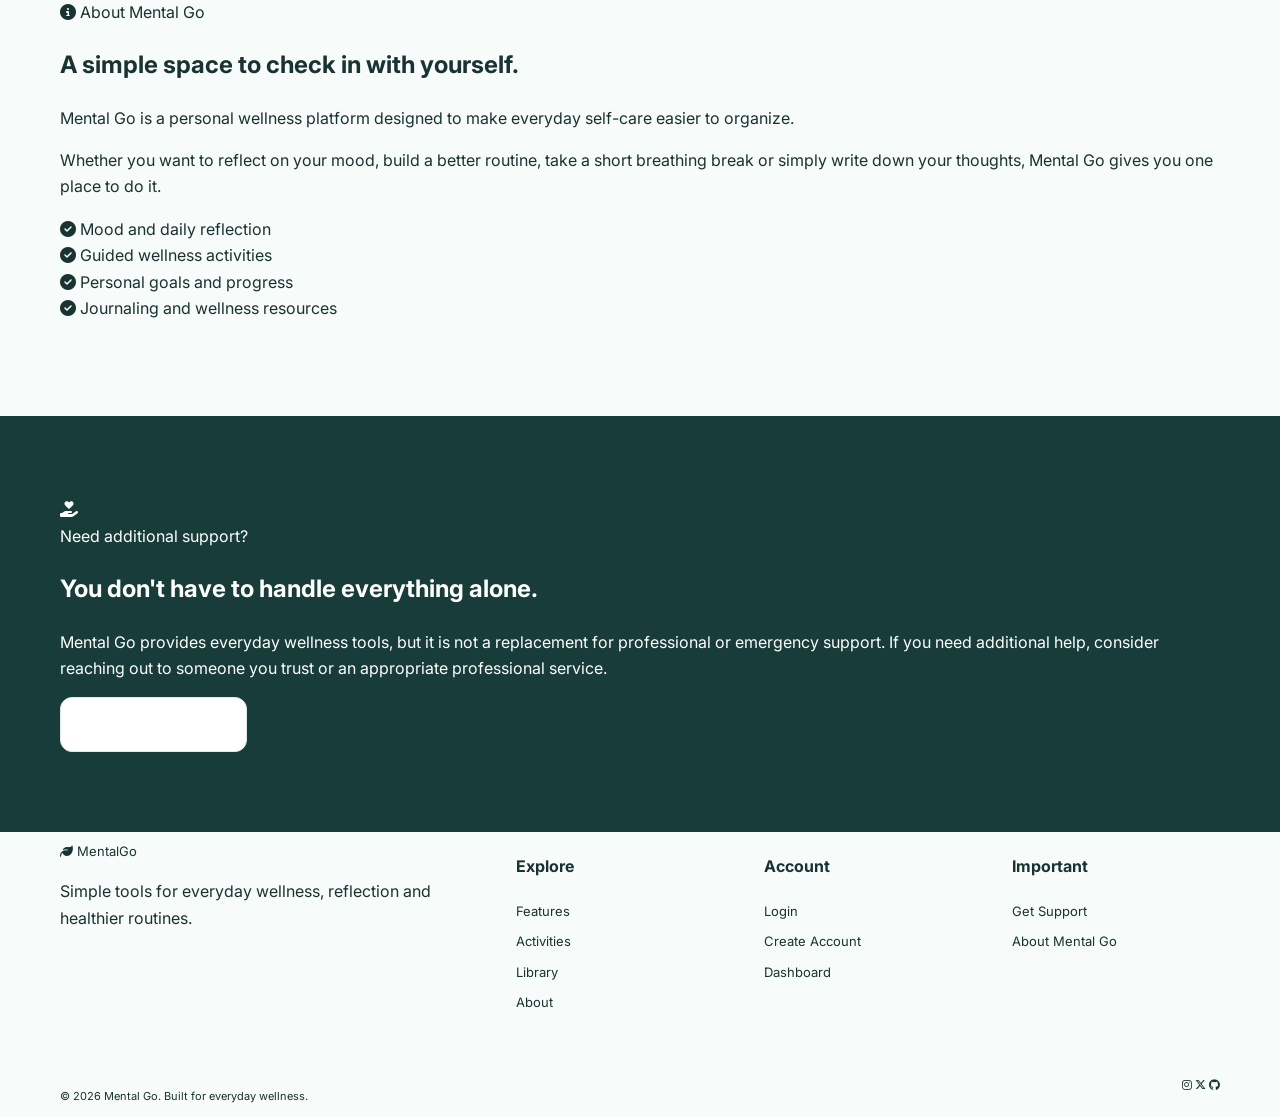
==== commit 64202b8a: "Update index.html" ====
--- a/index.html
+++ b/index.html
@@ -1,25 +1,1050 @@
 <!DOCTYPE html>
 <html lang="en">
 <head>
-<meta charset="UTF-8"><meta name="viewport" content="width=device-width, initial-scale=1.0">
-<title>Mental Go | Everyday Wellness</title>
-<meta name="description" content="Mental Go is a wellness companion for mood check-ins, journaling, breathing, habits, reflection and healthy routines.">
-<link rel="preconnect" href="https://fonts.googleapis.com"><link rel="preconnect" href="https://fonts.gstatic.com" crossorigin>
-<link href="https://fonts.googleapis.com/css2?family=Inter:wght@400;500;600;700;800&display=swap" rel="stylesheet">
-<link rel="stylesheet" href="https://cdnjs.cloudflare.com/ajax/libs/font-awesome/6.7.2/css/all.min.css">
-<link rel="stylesheet" href="css/style.css">
+    <meta charset="UTF-8">
+    <meta name="viewport" content="width=device-width, initial-scale=1.0">
+
+    <title>Mental Go | Your Daily Wellness Space</title>
+
+    <meta
+        name="description"
+        content="Mental Go is a personal wellness space for mood check-ins, mindfulness, journaling, healthy habits and everyday wellbeing."
+    >
+
+    <link rel="preconnect" href="https://fonts.googleapis.com">
+    <link rel="preconnect" href="https://fonts.gstatic.com" crossorigin>
+
+    <link
+        href="https://fonts.googleapis.com/css2?family=Inter:wght@400;500;600;700;800&display=swap"
+        rel="stylesheet"
+    >
+
+    <link
+        rel="stylesheet"
+        href="https://cdnjs.cloudflare.com/ajax/libs/font-awesome/6.7.2/css/all.min.css"
+    >
+
+    <link rel="stylesheet" href="css/style.css">
 </head>
+
 <body>
-<header class="site-header"><div class="container nav-wrap"><a class="brand" href="index.html"><span class="brand-mark"><i class="fa-solid fa-leaf"></i></span><span>Mental <strong>Go</strong></span></a><button class="menu-toggle" aria-label="Open menu"><i class="fa-solid fa-bars"></i></button><nav class="nav-menu"><a class="active" href="#home">Home</a><a href="#features">Features</a><a href="#activities">Activities</a><a href="#library">Library</a><a href="#support">Support</a><a class="nav-dashboard" href="login.html">Dashboard <i class="fa-solid fa-arrow-right"></i></a></nav></div></header>
+
+<!-- =========================
+     NAVIGATION
+========================= -->
+
+<header class="site-header">
+
+    <div class="container nav-container">
+
+        <a href="index.html" class="logo">
+            <span class="logo-icon">
+                <i class="fa-solid fa-leaf"></i>
+            </span>
+
+            <span>Mental<span>Go</span></span>
+        </a>
+
+        <button
+            class="menu-toggle"
+            id="menuToggle"
+            aria-label="Open navigation"
+        >
+            <i class="fa-solid fa-bars"></i>
+        </button>
+
+        <nav class="main-nav" id="mainNav">
+
+            <a href="#home" class="active">Home</a>
+            <a href="#features">Features</a>
+            <a href="#activities">Activities</a>
+            <a href="#library">Library</a>
+            <a href="#about">About</a>
+            <a href="#support">Support</a>
+
+            <a href="login.html" class="nav-login">
+                <i class="fa-solid fa-right-to-bracket"></i>
+                Login
+            </a>
+
+            <a href="register.html" class="nav-register">
+                Get Started
+            </a>
+
+        </nav>
+
+    </div>
+
+</header>
+
+
+<!-- =========================
+     HERO
+========================= -->
+
 <main>
-<section class="hero" id="home"><div class="container hero-grid"><div class="hero-copy"><span class="eyebrow"><i class="fa-solid fa-sparkles"></i> Everyday wellness, made simple</span><h1>A calmer place to <span>check in, reflect and grow.</span></h1><p>Mental Go brings mood check-ins, guided activities, journaling, habits and useful wellness resources into one simple space.</p><div class="hero-actions"><a class="btn btn-primary" href="login.html">Open My Dashboard <i class="fa-solid fa-arrow-right"></i></a><a class="btn btn-light" href="#activities">Explore Activities</a></div><div class="trust-row"><span><i class="fa-solid fa-shield-halved"></i> Private by default</span><span><i class="fa-solid fa-clock"></i> Quick daily check-ins</span></div></div><div class="checkin-card"><div class="card-top"><div><span class="small-label">TODAY'S CHECK-IN</span><h3>How are you feeling?</h3></div><span class="round-icon"><i class="fa-regular fa-face-smile"></i></span></div><p>Choose the feeling that best describes your moment.</p><div class="mood-grid"><button data-mood="Great"><i class="fa-regular fa-face-laugh-beam"></i><span>Great</span></button><button data-mood="Good"><i class="fa-regular fa-face-smile"></i><span>Good</span></button><button data-mood="Okay"><i class="fa-regular fa-face-meh"></i><span>Okay</span></button><button data-mood="Low"><i class="fa-regular fa-face-frown"></i><span>Low</span></button><button data-mood="Difficult"><i class="fa-regular fa-face-sad-tear"></i><span>Difficult</span></button></div><div class="checkin-note" id="checkinNote">Your check-in stays in this browser for now.</div></div></div></section>
-<section class="stats-strip"><div class="container stats"><div><strong>01</strong><span>Check in</span></div><div><strong>02</strong><span>Choose a tool</span></div><div><strong>03</strong><span>Build a routine</span></div><div><strong>04</strong><span>Reflect on progress</span></div></div></section>
-<section class="section" id="features"><div class="container"><div class="section-heading"><span class="eyebrow">ONE PLACE FOR YOUR ROUTINE</span><h2>Tools that fit into real life.</h2><p>Use one feature or combine several. Mental Go is designed around small, repeatable actions rather than pressure to be perfect.</p></div><div class="feature-grid"><article class="feature-card"><span class="feature-icon"><i class="fa-solid fa-chart-line"></i></span><h3>Understand your patterns</h3><p>Keep a simple record of moods, habits and activities so you can look back at your own routine.</p></article><article class="feature-card"><span class="feature-icon"><i class="fa-solid fa-pen-to-square"></i></span><h3>Write it down</h3><p>Use private journal entries and guided prompts to put thoughts, wins and challenges into words.</p></article><article class="feature-card"><span class="feature-icon"><i class="fa-solid fa-bullseye"></i></span><h3>Set realistic goals</h3><p>Create small wellness goals and track completion without turning your routine into a competition.</p></article><article class="feature-card"><span class="feature-icon"><i class="fa-solid fa-calendar-check"></i></span><h3>Build consistency</h3><p>Track daily habits, activity streaks and weekly challenges with a clean progress view.</p></article><article class="feature-card"><span class="feature-icon"><i class="fa-solid fa-book-open"></i></span><h3>Learn at your pace</h3><p>Explore short articles and practical exercises about sleep, focus, stress, confidence and self-care.</p></article><article class="feature-card"><span class="feature-icon"><i class="fa-solid fa-life-ring"></i></span><h3>Know where to get support</h3><p>Find clear support guidance and reminders that the app is a wellness tool, not emergency or professional care.</p></article></div></div></section>
-<section class="section soft" id="activities"><div class="container"><div class="section-heading split"><div><span class="eyebrow">INTERACTIVE TOOLS</span><h2>Take a few minutes for yourself.</h2></div><a class="text-link" href="login.html">See all activities <i class="fa-solid fa-arrow-right"></i></a></div><div class="activity-grid"><article class="activity-card large"><span class="activity-icon"><i class="fa-solid fa-wind"></i></span><span class="activity-tag">2–5 MIN</span><h3>Guided breathing</h3><p>Follow a simple breathing rhythm and give yourself a short pause.</p><button class="outline-btn activity-launch" data-activity="breathing">Start exercise <i class="fa-solid fa-play"></i></button></article><article class="activity-card"><span class="activity-icon"><i class="fa-solid fa-eye"></i></span><span class="activity-tag">3 MIN</span><h3>5-4-3-2-1 grounding</h3><p>Use your senses to reconnect with the present moment.</p><button class="outline-btn activity-launch" data-activity="grounding">Begin <i class="fa-solid fa-arrow-right"></i></button></article><article class="activity-card"><span class="activity-icon"><i class="fa-solid fa-pen"></i></span><span class="activity-tag">5 MIN</span><h3>Quick journal</h3><p>Answer one prompt and save a private reflection.</p><button class="outline-btn" onclick="location.href='login.html'">Write <i class="fa-solid fa-arrow-right"></i></button></article><article class="activity-card"><span class="activity-icon"><i class="fa-solid fa-moon"></i></span><span class="activity-tag">10 MIN</span><h3>Night wind-down</h3><p>A simple sequence to help you slow down before sleep.</p><button class="outline-btn activity-launch" data-activity="winddown">View routine <i class="fa-solid fa-arrow-right"></i></button></article></div></div></section>
-<section class="section" id="library"><div class="container"><div class="section-heading"><span class="eyebrow">WELLNESS LIBRARY</span><h2>Short reads. Practical ideas.</h2><p>Start with a topic, read a few minutes, then try one small action.</p></div><div class="library-grid"><article class="library-card"><span><i class="fa-solid fa-bed"></i></span><div><small>REST & ROUTINE</small><h3>Better sleep habits</h3><p>Simple ideas for a more consistent night routine.</p></div></article><article class="library-card"><span><i class="fa-solid fa-brain"></i></span><div><small>FOCUS</small><h3>Reset your attention</h3><p>Break large tasks into manageable focus sessions.</p></div></article><article class="library-card"><span><i class="fa-solid fa-heart"></i></span><div><small>SELF-CARE</small><h3>Small acts that count</h3><p>Why useful routines can be tiny and still meaningful.</p></div></article><article class="library-card"><span><i class="fa-solid fa-users"></i></span><div><small>CONNECTION</small><h3>Reaching out</h3><p>Ways to start a conversation when you need support.</p></div></article><article class="library-card"><span><i class="fa-solid fa-person-running"></i></span><div><small>MOVEMENT</small><h3>Move between tasks</h3><p>Short movement breaks for study and screen time.</p></div></article><article class="library-card"><span><i class="fa-solid fa-lightbulb"></i></span><div><small>REFLECTION</small><h3>Notice your wins</h3><p>Use a short reflection to recognize progress.</p></div></article></div></div></section>
-<section class="section challenge-section"><div class="container challenge"><div><span class="eyebrow">7-DAY CHALLENGE</span><h2>Make one small promise to yourself.</h2><p>Choose a simple daily action: journal for five minutes, take a short walk, practice breathing or write one thing you appreciated today.</p><a class="btn btn-primary" href="login.html">Start a challenge <i class="fa-solid fa-arrow-right"></i></a></div><div class="challenge-preview"><div class="challenge-circle"><strong>7</strong><span>days</span></div><div><h3>Small steps</h3><p>Progress is built from repeatable actions.</p><div class="week-dots"><i></i><i></i><i></i><i></i><i></i><i></i><i></i></div></div></div></div></section>
-<section class="support-section" id="support"><div class="container support"><div><span class="eyebrow">GET SUPPORT</span><h2>You don't have to handle everything alone.</h2><p>Mental Go can help you build wellness routines, but it is not a substitute for a qualified mental-health professional or emergency service.</p></div><div class="support-box"><i class="fa-solid fa-hand-holding-heart"></i><div><h3>Need more support?</h3><p>Consider talking to a trusted person or an appropriate professional. If you are in immediate danger or think you may hurt yourself, contact local emergency services or a trusted adult/person who can help you now.</p></div></div></div></section>
+
+<section class="hero" id="home">
+
+    <div class="hero-background"></div>
+
+    <div class="container hero-grid">
+
+        <div class="hero-content">
+
+            <div class="hero-badge">
+                <i class="fa-solid fa-sparkles"></i>
+                Your personal wellness space
+            </div>
+
+            <h1>
+                Take care of your
+                <span>mind, one day at a time.</span>
+            </h1>
+
+            <p class="hero-text">
+                Mental Go gives you simple tools to understand your
+                daily mood, build healthy habits, reflect through journaling
+                and create moments of calm in your everyday life.
+            </p>
+
+            <div class="hero-buttons">
+
+                <a href="register.html" class="btn btn-primary">
+                    Start Your Journey
+                    <i class="fa-solid fa-arrow-right"></i>
+                </a>
+
+                <a href="#activities" class="btn btn-secondary">
+                    Explore Activities
+                </a>
+
+            </div>
+
+            <div class="hero-trust">
+
+                <div>
+                    <i class="fa-solid fa-check-circle"></i>
+                    Personal wellness tools
+                </div>
+
+                <div>
+                    <i class="fa-solid fa-lock"></i>
+                    Your data stays in your browser
+                </div>
+
+            </div>
+
+        </div>
+
+
+        <!-- HERO DASHBOARD PREVIEW -->
+
+        <div class="hero-preview">
+
+            <div class="preview-glow"></div>
+
+            <div class="preview-card">
+
+                <div class="preview-top">
+
+                    <div>
+                        <span class="small-label">
+                            Good morning
+                        </span>
+
+                        <h3>
+                            How are you feeling?
+                        </h3>
+                    </div>
+
+                    <div class="preview-avatar">
+                        <i class="fa-solid fa-user"></i>
+                    </div>
+
+                </div>
+
+
+                <div class="mood-preview">
+
+                    <button>
+                        <i class="fa-solid fa-face-smile"></i>
+                        <span>Great</span>
+                    </button>
+
+                    <button>
+                        <i class="fa-solid fa-face-meh"></i>
+                        <span>Okay</span>
+                    </button>
+
+                    <button>
+                        <i class="fa-solid fa-face-frown"></i>
+                        <span>Low</span>
+                    </button>
+
+                    <button>
+                        <i class="fa-solid fa-cloud"></i>
+                        <span>Stressed</span>
+                    </button>
+
+                </div>
+
+
+                <div class="preview-stats">
+
+                    <div class="preview-stat">
+
+                        <div class="stat-icon">
+                            <i class="fa-solid fa-fire"></i>
+                        </div>
+
+                        <div>
+                            <strong>7 days</strong>
+                            <span>Current streak</span>
+                        </div>
+
+                    </div>
+
+
+                    <div class="preview-stat">
+
+                        <div class="stat-icon">
+                            <i class="fa-solid fa-chart-line"></i>
+                        </div>
+
+                        <div>
+                            <strong>82%</strong>
+                            <span>Weekly progress</span>
+                        </div>
+
+                    </div>
+
+                </div>
+
+
+                <div class="mini-progress">
+
+                    <div class="progress-heading">
+                        <span>Weekly wellness goal</span>
+                        <strong>82%</strong>
+                    </div>
+
+                    <div class="progress-track">
+                        <span style="width:82%"></span>
+                    </div>
+
+                </div>
+
+            </div>
+
+
+            <div class="floating-card floating-one">
+
+                <div class="floating-icon">
+                    <i class="fa-solid fa-heart"></i>
+                </div>
+
+                <div>
+                    <strong>Daily check-in</strong>
+                    <span>Take a moment for yourself</span>
+                </div>
+
+            </div>
+
+
+            <div class="floating-card floating-two">
+
+                <i class="fa-solid fa-circle-check"></i>
+
+                <div>
+                    <strong>Goal completed</strong>
+                    <span>5 activities this week</span>
+                </div>
+
+            </div>
+
+        </div>
+
+    </div>
+
+</section>
+
+
+<!-- =========================
+     STATS
+========================= -->
+
+<section class="quick-stats">
+
+    <div class="container stats-grid">
+
+        <div class="quick-stat">
+            <i class="fa-solid fa-heart-pulse"></i>
+
+            <div>
+                <strong>Daily</strong>
+                <span>Wellness check-ins</span>
+            </div>
+        </div>
+
+        <div class="quick-stat">
+            <i class="fa-solid fa-book-open"></i>
+
+            <div>
+                <strong>10+</strong>
+                <span>Wellness resources</span>
+            </div>
+        </div>
+
+        <div class="quick-stat">
+            <i class="fa-solid fa-compass"></i>
+
+            <div>
+                <strong>6+</strong>
+                <span>Guided activities</span>
+            </div>
+        </div>
+
+        <div class="quick-stat">
+            <i class="fa-solid fa-chart-simple"></i>
+
+            <div>
+                <strong>Personal</strong>
+                <span>Progress tracking</span>
+            </div>
+        </div>
+
+    </div>
+
+</section>
+
+
+<!-- =========================
+     FEATURES
+========================= -->
+
+<section class="section" id="features">
+
+    <div class="container">
+
+        <div class="section-heading">
+
+            <span class="section-label">
+                <i class="fa-solid fa-layer-group"></i>
+                Everything in one place
+            </span>
+
+            <h2>
+                Tools designed for your
+                <span>everyday wellbeing.</span>
+            </h2>
+
+            <p>
+                Mental Go brings simple wellness activities,
+                reflection tools and personal progress into one
+                easy-to-use space.
+            </p>
+
+        </div>
+
+
+        <div class="feature-grid">
+
+            <article class="feature-card">
+
+                <div class="feature-icon">
+                    <i class="fa-solid fa-face-smile"></i>
+                </div>
+
+                <h3>Understand Your Mood</h3>
+
+                <p>
+                    Check in with yourself and keep track of how
+                    your mood changes over time.
+                </p>
+
+                <a href="dashboard.html">
+                    Explore mood tracking
+                    <i class="fa-solid fa-arrow-right"></i>
+                </a>
+
+            </article>
+
+
+            <article class="feature-card featured-feature">
+
+                <div class="feature-icon">
+                    <i class="fa-solid fa-wind"></i>
+                </div>
+
+                <h3>Find a Moment of Calm</h3>
+
+                <p>
+                    Use breathing, grounding and mindfulness
+                    activities when you need a short reset.
+                </p>
+
+                <a href="#activities">
+                    Explore activities
+                    <i class="fa-solid fa-arrow-right"></i>
+                </a>
+
+            </article>
+
+
+            <article class="feature-card">
+
+                <div class="feature-icon">
+                    <i class="fa-solid fa-pen"></i>
+                </div>
+
+                <h3>Reflect & Journal</h3>
+
+                <p>
+                    Write down thoughts, reflections and things
+                    you want to remember.
+                </p>
+
+                <a href="dashboard.html">
+                    Open your journal
+                    <i class="fa-solid fa-arrow-right"></i>
+                </a>
+
+            </article>
+
+
+            <article class="feature-card">
+
+                <div class="feature-icon">
+                    <i class="fa-solid fa-chart-line"></i>
+                </div>
+
+                <h3>See Your Progress</h3>
+
+                <p>
+                    Follow your activities, habits and personal
+                    wellness goals through simple progress tracking.
+                </p>
+
+                <a href="dashboard.html">
+                    View dashboard
+                    <i class="fa-solid fa-arrow-right"></i>
+                </a>
+
+            </article>
+
+
+            <article class="feature-card">
+
+                <div class="feature-icon">
+                    <i class="fa-solid fa-moon"></i>
+                </div>
+
+                <h3>Build Better Routines</h3>
+
+                <p>
+                    Create small daily habits around sleep,
+                    reflection, movement and self-care.
+                </p>
+
+                <a href="dashboard.html">
+                    Build a routine
+                    <i class="fa-solid fa-arrow-right"></i>
+                </a>
+
+            </article>
+
+
+            <article class="feature-card">
+
+                <div class="feature-icon">
+                    <i class="fa-solid fa-book-open-reader"></i>
+                </div>
+
+                <h3>Learn & Explore</h3>
+
+                <p>
+                    Browse practical wellness resources and
+                    discover new ways to look after yourself.
+                </p>
+
+                <a href="#library">
+                    Browse library
+                    <i class="fa-solid fa-arrow-right"></i>
+                </a>
+
+            </article>
+
+        </div>
+
+    </div>
+
+</section>
+
+
+<!-- =========================
+     ACTIVITIES
+========================= -->
+
+<section class="section activities-section" id="activities">
+
+    <div class="container">
+
+        <div class="section-heading split-heading">
+
+            <div>
+
+                <span class="section-label">
+                    <i class="fa-solid fa-compass"></i>
+                    Guided activities
+                </span>
+
+                <h2>
+                    Take a few minutes
+                    <span>for yourself.</span>
+                </h2>
+
+            </div>
+
+            <p>
+                Short activities designed to fit into your day.
+                You don't need a lot of time to pause and reset.
+            </p>
+
+        </div>
+
+
+        <div class="activity-grid">
+
+            <article class="activity-card">
+
+                <div class="activity-number">01</div>
+
+                <div class="activity-icon">
+                    <i class="fa-solid fa-wind"></i>
+                </div>
+
+                <h3>Breathing</h3>
+
+                <p>
+                    Slow down with a guided breathing exercise.
+                </p>
+
+                <a href="dashboard.html">
+                    Start exercise
+                    <i class="fa-solid fa-arrow-right"></i>
+                </a>
+
+            </article>
+
+
+            <article class="activity-card">
+
+                <div class="activity-number">02</div>
+
+                <div class="activity-icon">
+                    <i class="fa-solid fa-location-dot"></i>
+                </div>
+
+                <h3>Grounding</h3>
+
+                <p>
+                    Focus on your surroundings with a simple
+                    grounding exercise.
+                </p>
+
+                <a href="dashboard.html">
+                    Start exercise
+                    <i class="fa-solid fa-arrow-right"></i>
+                </a>
+
+            </article>
+
+
+            <article class="activity-card">
+
+                <div class="activity-number">03</div>
+
+                <div class="activity-icon">
+                    <i class="fa-solid fa-stopwatch"></i>
+                </div>
+
+                <h3>Focus</h3>
+
+                <p>
+                    Create a quiet period for studying, reading
+                    or focused work.
+                </p>
+
+                <a href="dashboard.html">
+                    Start exercise
+                    <i class="fa-solid fa-arrow-right"></i>
+                </a>
+
+            </article>
+
+
+            <article class="activity-card">
+
+                <div class="activity-number">04</div>
+
+                <div class="activity-icon">
+                    <i class="fa-solid fa-moon"></i>
+                </div>
+
+                <h3>Wind Down</h3>
+
+                <p>
+                    Give yourself a calmer transition into your
+                    evening routine.
+                </p>
+
+                <a href="dashboard.html">
+                    Start exercise
+                    <i class="fa-solid fa-arrow-right"></i>
+                </a>
+
+            </article>
+
+        </div>
+
+    </div>
+
+</section>
+
+
+<!-- =========================
+     HOW IT WORKS
+========================= -->
+
+<section class="section how-section">
+
+    <div class="container">
+
+        <div class="section-heading">
+
+            <span class="section-label">
+                <i class="fa-solid fa-route"></i>
+                Simple by design
+            </span>
+
+            <h2>
+                Your wellness journey,
+                <span>one step at a time.</span>
+            </h2>
+
+        </div>
+
+
+        <div class="steps">
+
+            <div class="step">
+
+                <div class="step-number">01</div>
+
+                <div class="step-line"></div>
+
+                <h3>Check in</h3>
+
+                <p>
+                    Start by recording how you're feeling and
+                    reflecting on your day.
+                </p>
+
+            </div>
+
+
+            <div class="step">
+
+                <div class="step-number">02</div>
+
+                <div class="step-line"></div>
+
+                <h3>Choose an activity</h3>
+
+                <p>
+                    Pick a short activity based on what you need
+                    in the moment.
+                </p>
+
+            </div>
+
+
+            <div class="step">
+
+                <div class="step-number">03</div>
+
+                <div class="step-line"></div>
+
+                <h3>Build your routine</h3>
+
+                <p>
+                    Turn small actions into consistent personal
+                    wellness habits.
+                </p>
+
+            </div>
+
+
+            <div class="step">
+
+                <div class="step-number">04</div>
+
+                <div class="step-line"></div>
+
+                <h3>Track your progress</h3>
+
+                <p>
+                    Look back at your activity and see how your
+                    routines develop over time.
+                </p>
+
+            </div>
+
+        </div>
+
+    </div>
+
+</section>
+
+
+<!-- =========================
+     LIBRARY
+========================= -->
+
+<section class="section library-section" id="library">
+
+    <div class="container">
+
+        <div class="section-heading split-heading">
+
+            <div>
+
+                <span class="section-label">
+                    <i class="fa-solid fa-book-open"></i>
+                    Wellness library
+                </span>
+
+                <h2>
+                    Explore ideas that
+                    <span>support your wellbeing.</span>
+                </h2>
+
+            </div>
+
+            <p>
+                Learn about everyday wellness habits through
+                simple, practical resources.
+            </p>
+
+        </div>
+
+
+        <div class="library-grid">
+
+            <article class="library-card">
+
+                <div class="library-icon">
+                    <i class="fa-solid fa-bed"></i>
+                </div>
+
+                <span>Sleep</span>
+
+                <h3>
+                    Creating a healthier night routine
+                </h3>
+
+                <p>
+                    Explore simple habits that can help create
+                    a calmer evening.
+                </p>
+
+                <a href="dashboard.html">
+                    Read more
+                    <i class="fa-solid fa-arrow-right"></i>
+                </a>
+
+            </article>
+
+
+            <article class="library-card">
+
+                <div class="library-icon">
+                    <i class="fa-solid fa-brain"></i>
+                </div>
+
+                <span>Mindfulness</span>
+
+                <h3>
+                    Learning to pause during a busy day
+                </h3>
+
+                <p>
+                    Discover simple ways to bring your attention
+                    back to the present moment.
+                </p>
+
+                <a href="dashboard.html">
+                    Read more
+                    <i class="fa-solid fa-arrow-right"></i>
+                </a>
+
+            </article>
+
+
+            <article class="library-card">
+
+                <div class="library-icon">
+                    <i class="fa-solid fa-bullseye"></i>
+                </div>
+
+                <span>Focus</span>
+
+                <h3>
+                    Building better concentration habits
+                </h3>
+
+                <p>
+                    Learn how small routines can create more
+                    intentional periods of focus.
+                </p>
+
+                <a href="dashboard.html">
+                    Read more
+                    <i class="fa-solid fa-arrow-right"></i>
+                </a>
+
+            </article>
+
+        </div>
+
+    </div>
+
+</section>
+
+
+<!-- =========================
+     ABOUT
+========================= -->
+
+<section class="section about-section" id="about">
+
+    <div class="container about-grid">
+
+        <div class="about-visual">
+
+            <div class="about-card-main">
+
+                <div class="about-circle">
+                    <i class="fa-solid fa-leaf"></i>
+                </div>
+
+                <h3>
+                    Small steps matter.
+                </h3>
+
+                <p>
+                    Mental Go is built around the idea that
+                    looking after yourself doesn't have to feel
+                    complicated.
+                </p>
+
+            </div>
+
+            <div class="about-mini-card">
+                <i class="fa-solid fa-check"></i>
+                <span>One day at a time</span>
+            </div>
+
+        </div>
+
+
+        <div class="about-content">
+
+            <span class="section-label">
+                <i class="fa-solid fa-circle-info"></i>
+                About Mental Go
+            </span>
+
+            <h2>
+                A simple space to
+                <span>check in with yourself.</span>
+            </h2>
+
+            <p>
+                Mental Go is a personal wellness platform designed
+                to make everyday self-care easier to organize.
+            </p>
+
+            <p>
+                Whether you want to reflect on your mood, build a
+                better routine, take a short breathing break or
+                simply write down your thoughts, Mental Go gives
+                you one place to do it.
+            </p>
+
+            <div class="about-list">
+
+                <div>
+                    <i class="fa-solid fa-circle-check"></i>
+                    Mood and daily reflection
+                </div>
+
+                <div>
+                    <i class="fa-solid fa-circle-check"></i>
+                    Guided wellness activities
+                </div>
+
+                <div>
+                    <i class="fa-solid fa-circle-check"></i>
+                    Personal goals and progress
+                </div>
+
+                <div>
+                    <i class="fa-solid fa-circle-check"></i>
+                    Journaling and wellness resources
+                </div>
+
+            </div>
+
+        </div>
+
+    </div>
+
+</section>
+
+
+<!-- =========================
+     SUPPORT
+========================= -->
+
+<section class="support-section" id="support">
+
+    <div class="container support-card">
+
+        <div class="support-icon">
+            <i class="fa-solid fa-hand-holding-heart"></i>
+        </div>
+
+        <div class="support-content">
+
+            <span>Need additional support?</span>
+
+            <h2>
+                You don't have to handle everything alone.
+            </h2>
+
+            <p>
+                Mental Go provides everyday wellness tools, but
+                it is not a replacement for professional or
+                emergency support. If you need additional help,
+                consider reaching out to someone you trust or an
+                appropriate professional service.
+            </p>
+
+        </div>
+
+        <a href="dashboard.html" class="btn btn-light">
+            Explore Support
+            <i class="fa-solid fa-arrow-right"></i>
+        </a>
+
+    </div>
+
+</section>
+
 </main>
-<footer class="footer"><div class="container footer-grid"><div><a class="brand" href="#home"><span class="brand-mark"><i class="fa-solid fa-leaf"></i></span><span>Mental <strong>Go</strong></span></a><p>A simple wellness companion for everyday reflection and healthy routines.</p></div><div><h4>Explore</h4><a href="#features">Features</a><a href="#activities">Activities</a><a href="#library">Library</a></div><div><h4>Your space</h4><a href="login.html">Dashboard</a><a href="dashboard.html#journal">Journal</a><a href="dashboard.html#habits">Habits</a></div><div><h4>Important</h4><a href="#support">Get Support</a><a href="#">Privacy</a><a href="#">Terms</a></div></div><div class="container footer-bottom"><span>© 2026 Mental Go</span><span>Wellness tool • Not emergency or medical care</span></div></footer>
-<div class="modal" id="activityModal" aria-hidden="true"><div class="modal-card"><button class="modal-close" aria-label="Close"><i class="fa-solid fa-xmark"></i></button><div id="modalContent"></div></div></div>
-<script src="js/app.js"></script></body></html>
+
+
+<!-- =========================
+     FOOTER
+========================= -->
+
+<footer class="site-footer">
+
+    <div class="container footer-grid">
+
+        <div class="footer-brand">
+
+            <a href="index.html" class="logo">
+                <span class="logo-icon">
+                    <i class="fa-solid fa-leaf"></i>
+                </span>
+
+                <span>Mental<span>Go</span></span>
+            </a>
+
+            <p>
+                Simple tools for everyday wellness,
+                reflection and healthier routines.
+            </p>
+
+        </div>
+
+
+        <div class="footer-column">
+
+            <h4>Explore</h4>
+
+            <a href="#features">Features</a>
+            <a href="#activities">Activities</a>
+            <a href="#library">Library</a>
+            <a href="#about">About</a>
+
+        </div>
+
+
+        <div class="footer-column">
+
+            <h4>Account</h4>
+
+            <a href="login.html">Login</a>
+            <a href="register.html">Create Account</a>
+            <a href="dashboard.html">Dashboard</a>
+
+        </div>
+
+
+        <div class="footer-column">
+
+            <h4>Important</h4>
+
+            <a href="#support">Get Support</a>
+            <a href="#about">About Mental Go</a>
+
+        </div>
+
+    </div>
+
+
+    <div class="container footer-bottom">
+
+        <p>
+            © 2026 Mental Go. Built for everyday wellness.
+        </p>
+
+        <div class="footer-social">
+
+            <a href="#" aria-label="Instagram">
+                <i class="fa-brands fa-instagram"></i>
+            </a>
+
+            <a href="#" aria-label="Twitter">
+                <i class="fa-brands fa-x-twitter"></i>
+            </a>
+
+            <a href="#" aria-label="GitHub">
+                <i class="fa-brands fa-github"></i>
+            </a>
+
+        </div>
+
+    </div>
+
+</footer>
+
+
+<script src="js/app.js"></script>
+
+</body>
+</html>
